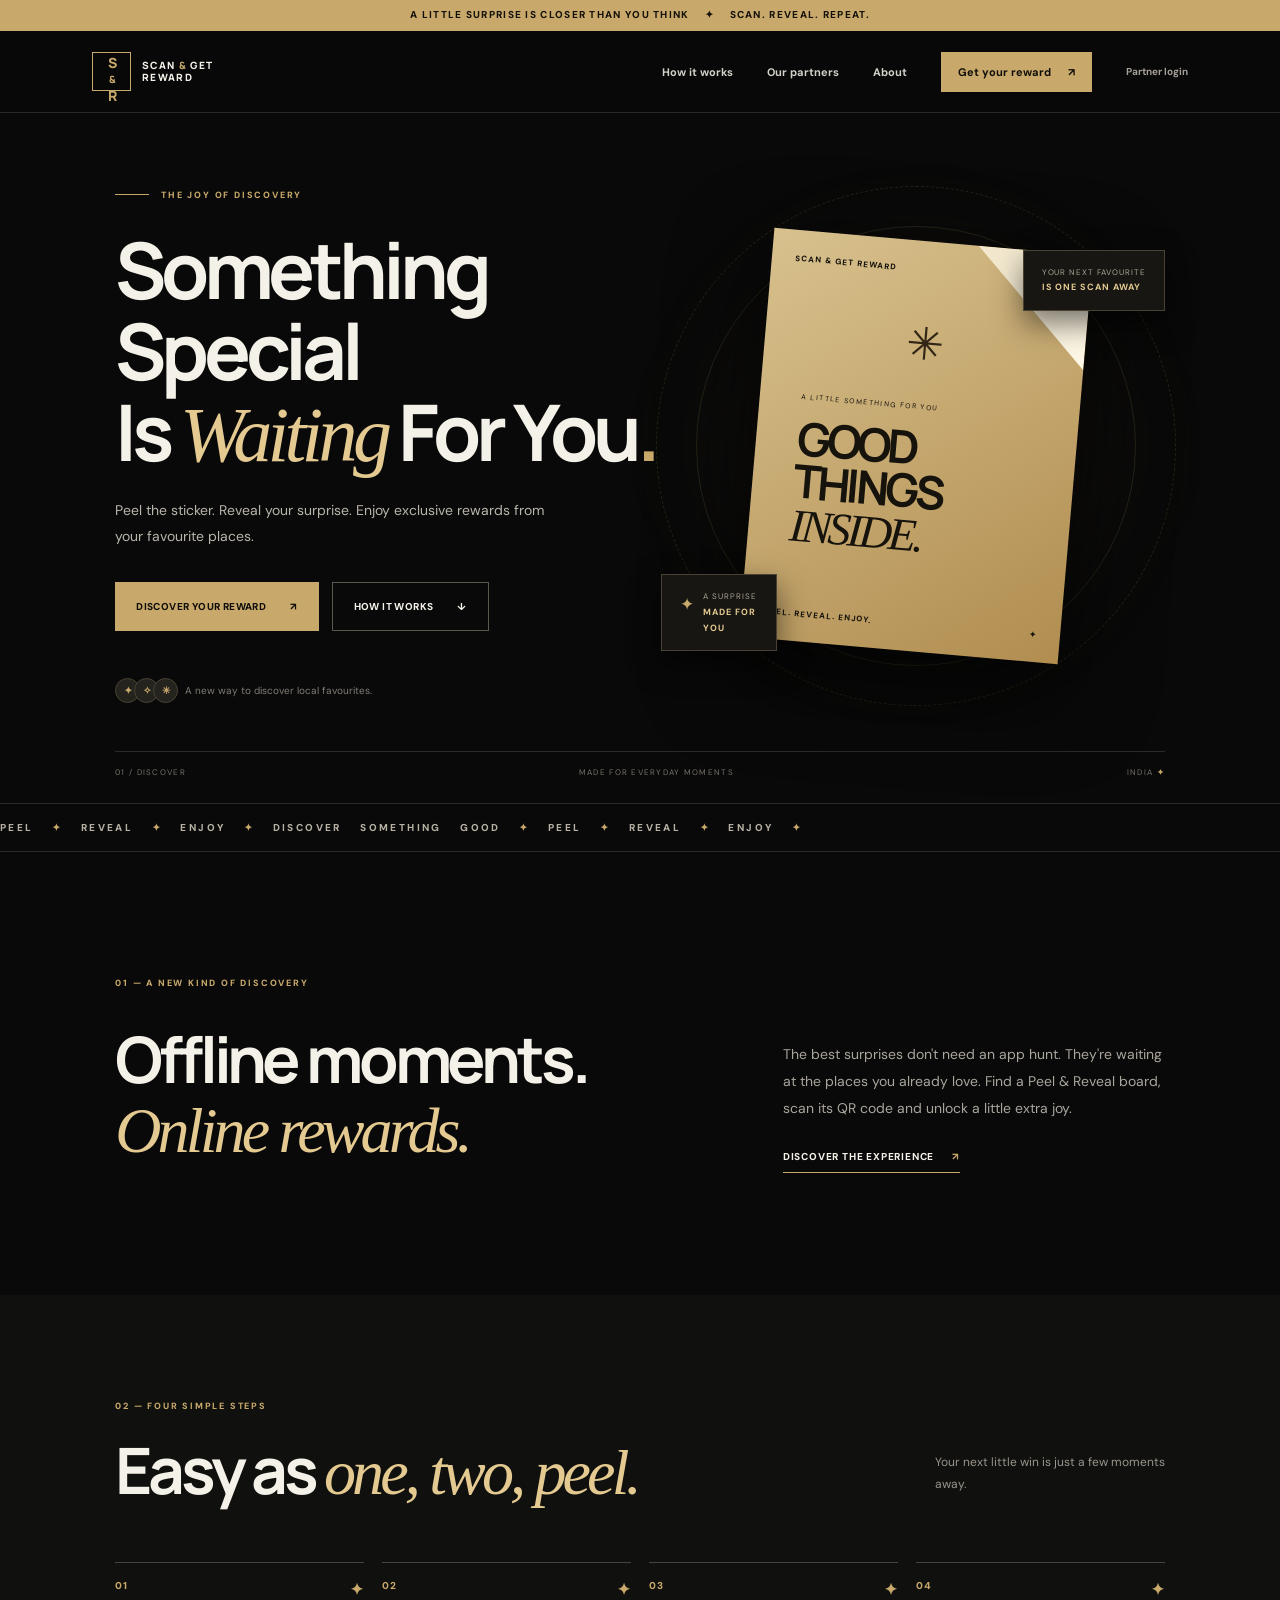
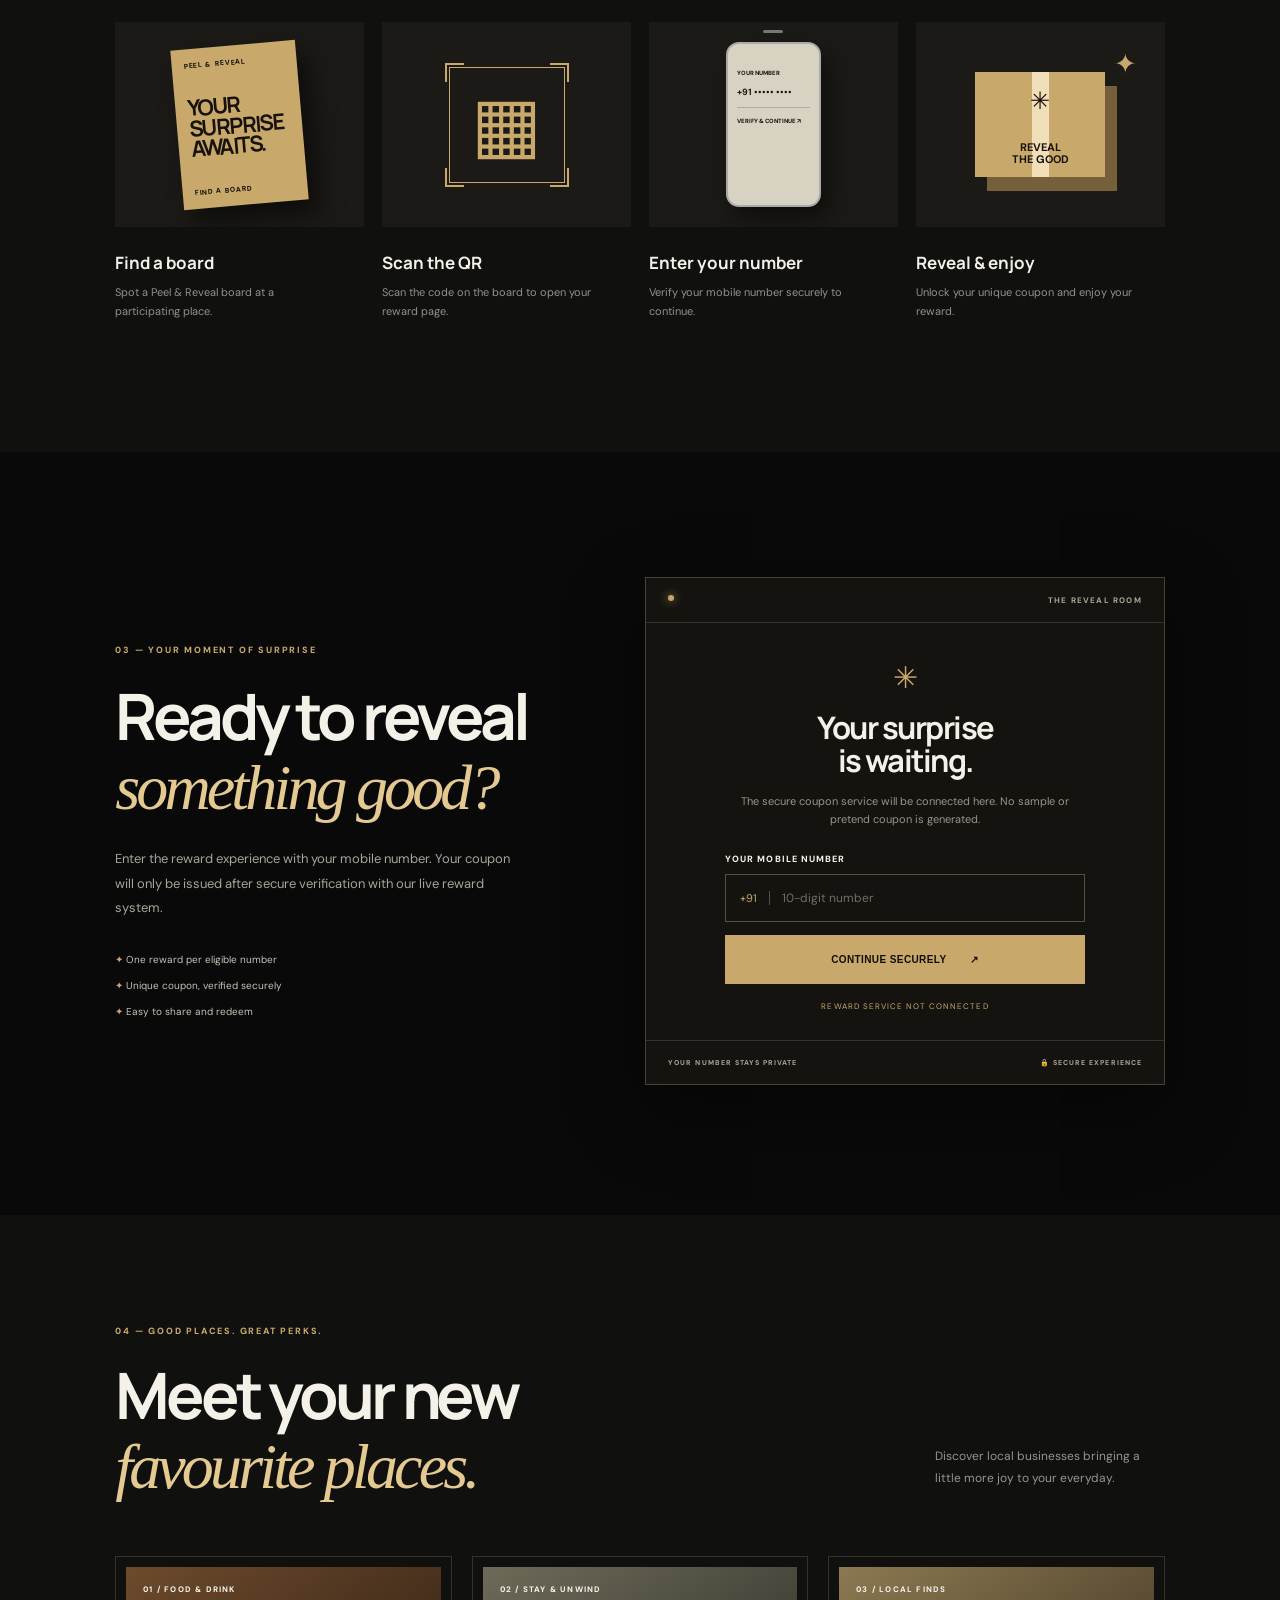
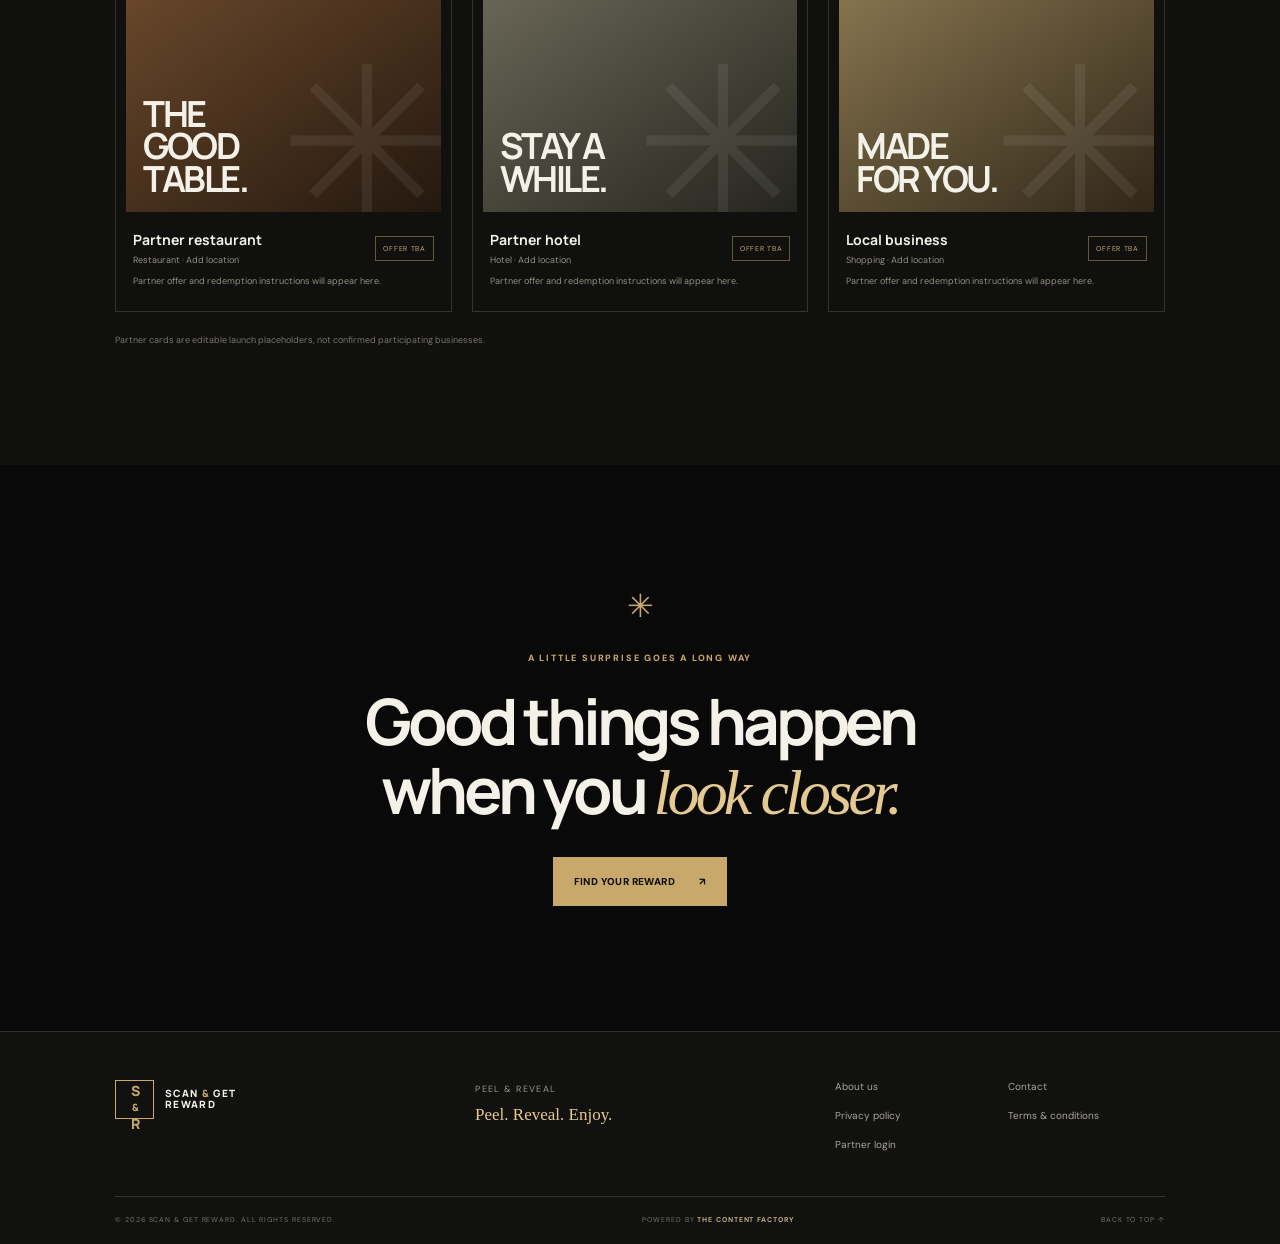
==== index.html @ 9850f766 "Upload SCAN & GET REWARD website" ====
<!doctype html>
<html lang="en">
<head>
  <meta charset="utf-8"><meta name="viewport" content="width=device-width,initial-scale=1">
  <meta name="theme-color" content="#090909"><meta name="description" content="Peel. Reveal. Enjoy. Discover exclusive local rewards from your favourite places with SCAN & GET REWARD.">
  <title>SCAN & GET REWARD — Peel. Reveal. Enjoy.</title>
  <link rel="preconnect" href="https://fonts.googleapis.com"><link rel="preconnect" href="https://fonts.gstatic.com" crossorigin>
  <link href="https://fonts.googleapis.com/css2?family=DM+Sans:wght@400;500;600;700;800&family=Manrope:wght@400;500;600;700;800&display=swap" rel="stylesheet">
  <link rel="stylesheet" href="styles.css">
</head>
<body>
  <div class="announcement">A little surprise is closer than you think <span>✦</span> Scan. Reveal. Repeat.</div>
  <header class="site-header" id="top">
    <a class="brand" href="#top" aria-label="Scan and Get Reward home"><span class="brand-mark">S<span>&</span>R</span><span class="brand-name">SCAN <i>&</i> GET<br>REWARD</span></a>
    <button class="menu-toggle" id="menuToggle" aria-label="Open navigation" aria-expanded="false"><span></span><span></span></button>
    <nav class="main-nav" id="mainNav"><a href="#how">How it works</a><a href="#partners">Our partners</a><a href="#about">About</a><a class="nav-cta" href="#reveal">Get your reward <span>↗</span></a><a class="admin-link" href="admin.html">Partner login</a></nav>
  </header>
  <main>
    <section class="hero section-pad">
      <div class="hero-copy"><div class="eyebrow"><span class="eyebrow-line"></span> THE JOY OF DISCOVERY</div><h1>Something Special<br>Is <em>Waiting</em> For You<span class="gold-dot">.</span></h1><p class="hero-lede">Peel the sticker. Reveal your surprise. Enjoy exclusive rewards from your favourite places.</p><div class="hero-actions"><a class="button button-gold" href="#reveal">Discover your reward <span>↗</span></a><a class="button button-ghost" href="#how">How it works <span>↓</span></a></div><div class="hero-proof"><div class="proof-avatars"><b>✦</b><b>✧</b><b>✳</b></div><span>A new way to discover local favourites.</span></div></div>
      <div class="hero-art" aria-label="Illustration of a peel and reveal reward card"><div class="orbit orbit-one"></div><div class="orbit orbit-two"></div><div class="floating-note note-top">YOUR NEXT FAVOURITE<br><strong>IS ONE SCAN AWAY</strong></div><div class="reward-card"><div class="card-top"><span>SCAN & GET REWARD</span><span>№ 001</span></div><div class="card-star">✳</div><div class="card-middle"><small>A LITTLE SOMETHING FOR YOU</small><strong>GOOD<br>THINGS<br><i>INSIDE.</i></strong></div><div class="peel-corner"><span>PEEL<br>HERE ↗</span></div><div class="card-bottom"><span>PEEL. REVEAL. ENJOY.</span><span>✦</span></div></div><div class="floating-note note-bottom"><span class="tiny-spark">✦</span> A SURPRISE<br><strong>MADE FOR YOU</strong></div><div class="hero-glow"></div></div>
      <div class="hero-bottomline"><span>01 / DISCOVER</span><span>MADE FOR EVERYDAY MOMENTS</span><span>INDIA <b>✦</b></span></div>
    </section>
    <section class="ticker" aria-label="Brand tagline"><div>PEEL <b>✦</b> REVEAL <b>✦</b> ENJOY <b>✦</b> DISCOVER SOMETHING GOOD <b>✦</b> PEEL <b>✦</b> REVEAL <b>✦</b> ENJOY <b>✦</b></div></section>
    <section class="intro section-pad" id="about"><div class="section-index">01 — A NEW KIND OF DISCOVERY</div><div class="intro-grid"><h2>Offline moments.<br><em>Online rewards.</em></h2><div><p class="intro-text">The best surprises don't need an app hunt. They're waiting at the places you already love. Find a Peel & Reveal board, scan its QR code and unlock a little extra joy.</p><a class="text-link" href="#how">Discover the experience <span>↗</span></a></div></div></section>
    <section class="how-section section-pad" id="how"><div class="section-heading"><div><div class="section-index">02 — FOUR SIMPLE STEPS</div><h2>Easy as <em>one, two, peel.</em></h2></div><p>Your next little win is just a few moments away.</p></div><div class="steps-grid"><article class="step"><div class="step-number">01 <span>✦</span></div><div class="step-visual board-visual"><div class="mini-board"><span>PEEL & REVEAL</span><b>YOUR<br>SURPRISE<br>AWAITS.</b><small>FIND A BOARD</small></div></div><h3>Find a board</h3><p>Spot a Peel & Reveal board at a participating place.</p></article><article class="step"><div class="step-number">02 <span>✦</span></div><div class="step-visual scan-visual"><div class="scan-frame"><i></i><i></i><i></i><i></i><div class="qr-pattern">▦</div></div></div><h3>Scan the QR</h3><p>Scan the code on the board to open your reward page.</p></article><article class="step"><div class="step-number">03 <span>✦</span></div><div class="step-visual phone-visual"><div class="mini-phone"><div class="phone-speaker"></div><span>YOUR NUMBER</span><b>+91 ••••• ••••</b><div class="phone-line"></div><small>VERIFY & CONTINUE ↗</small></div></div><h3>Enter your number</h3><p>Verify your mobile number securely to continue.</p></article><article class="step"><div class="step-number">04 <span>✦</span></div><div class="step-visual gift-visual"><div class="gift-box"><span>✳</span><b>REVEAL<br>THE GOOD</b></div><div class="gift-spark">✦</div></div><h3>Reveal & enjoy</h3><p>Unlock your unique coupon and enjoy your reward.</p></article></div></section>
    <section class="reveal-section section-pad" id="reveal"><div class="reveal-copy"><div class="section-index">03 — YOUR MOMENT OF SURPRISE</div><h2>Ready to reveal<br><em>something good?</em></h2><p>Enter the reward experience with your mobile number. Your coupon will only be issued after secure verification with our live reward system.</p><div class="secure-points"><span>✦ One reward per eligible number</span><span>✦ Unique coupon, verified securely</span><span>✦ Easy to share and redeem</span></div></div><div class="reveal-panel"><div class="panel-label"><span class="live-dot"></span> THE REVEAL ROOM</div><div class="reveal-inner"><div class="reveal-icon">✳</div><h3>Your surprise<br>is waiting.</h3><p id="revealMessage">The secure coupon service will be connected here. No sample or pretend coupon is generated.</p><form id="couponForm" class="coupon-form"><label for="mobile">Your mobile number</label><div class="mobile-input"><span>+91</span><input id="mobile" name="mobile" type="tel" inputmode="numeric" autocomplete="tel-national" maxlength="10" placeholder="10-digit number" required></div><button class="button button-gold full" type="submit" id="revealButton">Continue securely <span>↗</span></button></form><div class="api-status" id="apiStatus" role="status" aria-live="polite">REWARD SERVICE NOT CONNECTED</div></div><div class="panel-foot"><span>YOUR NUMBER STAYS PRIVATE</span><span>🔒 SECURE EXPERIENCE</span></div></div></section>
    <section class="partners-section section-pad" id="partners"><div class="section-heading"><div><div class="section-index">04 — GOOD PLACES. GREAT PERKS.</div><h2>Meet your new<br><em>favourite places.</em></h2></div><p>Discover local businesses bringing a little more joy to your everyday.</p></div><div class="partner-grid"><article class="partner-card"><div class="partner-image partner-one"><span>01 / FOOD & DRINK</span><b>THE<br>GOOD<br>TABLE.</b></div><div class="partner-info"><div><h3>Partner restaurant</h3><p>Restaurant · Add location</p></div><span class="offer-tag">OFFER TBA</span></div><p class="partner-note">Partner offer and redemption instructions will appear here.</p></article><article class="partner-card"><div class="partner-image partner-two"><span>02 / STAY & UNWIND</span><b>STAY A<br>WHILE.</b></div><div class="partner-info"><div><h3>Partner hotel</h3><p>Hotel · Add location</p></div><span class="offer-tag">OFFER TBA</span></div><p class="partner-note">Partner offer and redemption instructions will appear here.</p></article><article class="partner-card"><div class="partner-image partner-three"><span>03 / LOCAL FINDS</span><b>MADE<br>FOR YOU.</b></div><div class="partner-info"><div><h3>Local business</h3><p>Shopping · Add location</p></div><span class="offer-tag">OFFER TBA</span></div><p class="partner-note">Partner offer and redemption instructions will appear here.</p></article></div><p class="demo-note">Partner cards are editable launch placeholders, not confirmed participating businesses.</p></section>
    <section class="closing-cta section-pad"><div class="closing-star">✳</div><div class="section-index">A LITTLE SURPRISE GOES A LONG WAY</div><h2>Good things happen<br>when you <em>look closer.</em></h2><a class="button button-gold" href="#reveal">Find your reward <span>↗</span></a></section>
  </main>
  <footer class="site-footer"><div class="footer-main"><a class="brand footer-brand" href="#top"><span class="brand-mark">S<span>&</span>R</span><span class="brand-name">SCAN <i>&</i> GET<br>REWARD</span></a><div class="footer-tagline">PEEL & REVEAL<br><strong>Peel. Reveal. Enjoy.</strong></div><div class="footer-links"><a href="#about">About us</a><a href="contact.html">Contact</a><a href="privacy.html">Privacy policy</a><a href="terms.html">Terms & conditions</a><a href="admin.html">Partner login</a></div></div><div class="footer-bottom"><span>© <span id="year"></span> SCAN & GET REWARD. ALL RIGHTS RESERVED.</span><span>POWERED BY <b>THE CONTENT FACTORY</b></span><a href="#top">BACK TO TOP ↑</a></div></footer>
  <script src="app.js"></script>
</body></html>
---- styles.css ----
:root{--black:#090909;--panel:#111;--white:#f4f1e9;--muted:#a5a197;--gold:#c8a96b;--gold2:#e4ca91;--line:rgba(244,241,233,.14);--sans:'DM Sans',sans-serif;--display:'Manrope',sans-serif}*{box-sizing:border-box}html{scroll-behavior:smooth;scroll-padding-top:90px}body{margin:0;background:var(--black);color:var(--white);font-family:var(--sans);-webkit-font-smoothing:antialiased}a{color:inherit;text-decoration:none}.announcement{height:31px;background:var(--gold);color:#15120b;text-align:center;font-size:10px;font-weight:800;letter-spacing:.13em;text-transform:uppercase;padding:8px}.announcement span{padding:0 12px}.site-header{height:82px;padding:0 7.2%;display:flex;align-items:center;justify-content:space-between;border-bottom:1px solid var(--line);position:sticky;top:0;background:rgba(9,9,9,.93);backdrop-filter:blur(14px);z-index:20}.brand{display:flex;align-items:center;gap:11px}.brand-mark{width:39px;height:39px;border:1px solid var(--gold);display:grid;place-items:center;font-family:var(--display);font-size:14px;font-weight:800;color:var(--gold);letter-spacing:-2px}.brand-mark span{font-size:10px;padding:0 1px}.brand-name{font-family:var(--display);font-size:10px;font-weight:800;line-height:1.18;letter-spacing:.13em}.brand-name i{color:var(--gold);font-style:normal}.main-nav{display:flex;align-items:center;gap:34px;font-size:11px;font-weight:700;color:#d3d0c9}.main-nav>a:not(.nav-cta):hover,.footer-links a:hover{color:var(--gold)}.nav-cta{background:var(--gold);color:#100e09;padding:13px 17px}.nav-cta span{margin-left:14px}.admin-link{font-size:10px;color:var(--muted)}.menu-toggle{display:none}.section-pad{padding-left:9%;padding-right:9%}.hero{min-height:690px;position:relative;display:grid;grid-template-columns:1.05fr .95fr;align-items:center;padding-top:64px;padding-bottom:88px;overflow:hidden}.eyebrow,.section-index{font-size:9px;letter-spacing:.2em;font-weight:800;color:var(--gold);text-transform:uppercase}.eyebrow{display:flex;align-items:center;gap:12px}.eyebrow-line{height:1px;width:34px;background:var(--gold)}h1,h2,h3,p{margin-top:0}h1,h2{font-family:var(--display);font-weight:700;letter-spacing:-.065em}h1{font-size:clamp(48px,6.1vw,83px);line-height:1.04;margin:28px 0 23px}h1 em,h2 em{font-family:Georgia,serif;font-weight:400;color:var(--gold2);letter-spacing:-.06em}.gold-dot{color:var(--gold)}.hero-lede{max-width:440px;color:#b9b5ab;font-size:14px;line-height:1.85}.hero-actions{display:flex;gap:13px;margin-top:32px}.button{min-height:49px;padding:0 21px;display:inline-flex;align-items:center;justify-content:center;gap:24px;font-size:10px;font-weight:800;letter-spacing:.04em;text-transform:uppercase;transition:.25s}.button:hover{transform:translateY(-3px)}.button-gold{background:var(--gold);color:#100e09}.button-gold:hover{background:var(--gold2)}.button-ghost{border:1px solid #5a574f;color:var(--white)}.button-ghost:hover{border-color:var(--gold);color:var(--gold)}.hero-proof{display:flex;align-items:center;gap:13px;margin-top:47px;color:#827e75;font-size:10px}.proof-avatars{display:flex}.proof-avatars b{width:25px;height:25px;border-radius:50%;display:grid;place-items:center;background:#25231e;border:1px solid #494233;color:var(--gold);margin-right:-6px}.hero-art{height:500px;position:relative;display:grid;place-items:center}.reward-card{width:min(320px,75%);height:410px;background:linear-gradient(145deg,#d8c18e,#b18d50);color:#16130d;padding:23px;position:relative;z-index:2;box-shadow:0 30px 90px #000b;transform:rotate(5deg);animation:float 6s ease-in-out infinite}.card-top,.card-bottom{display:flex;justify-content:space-between;font-size:8px;font-weight:800;letter-spacing:.13em}.card-star{font-size:45px;text-align:center;margin-top:40px;color:#322716}.card-middle{margin:20px 0 0 18px}.card-middle small{font-size:7px;letter-spacing:.2em}.card-middle strong{display:block;font-family:var(--display);font-size:46px;line-height:.94;letter-spacing:-.08em;margin-top:12px}.card-middle i{font-family:Georgia,serif;font-weight:400}.peel-corner{position:absolute;right:0;top:0;width:115px;height:115px;background:linear-gradient(135deg,#f2e7cb,#fff8e8);clip-path:polygon(0 0,100% 0,100% 100%);filter:drop-shadow(-5px 5px 7px #0005)}.peel-corner span{position:absolute;right:10px;top:12px;font-size:8px;font-weight:800;line-height:1.5;transform:rotate(45deg);color:#75603b}.card-bottom{position:absolute;bottom:23px;left:23px;right:23px}.orbit{position:absolute;border:1px solid #b89a5c2b;border-radius:50%;width:440px;height:440px}.orbit-two{width:520px;height:520px;border-style:dashed}.floating-note{position:absolute;z-index:3;background:#171612;border:1px solid #494233;padding:14px 18px;font-size:8px;letter-spacing:.12em;line-height:1.8;color:#aaa394;box-shadow:0 12px 30px #0008}.floating-note strong{color:var(--gold2);font-size:9px}.note-top{top:54px;right:0}.note-bottom{bottom:45px;left:-5px}.tiny-spark{color:var(--gold);font-size:17px;float:left;margin-right:8px}.hero-glow{position:absolute;width:330px;height:330px;border-radius:50%;background:#c8a96b12;filter:blur(70px)}.hero-bottomline{position:absolute;bottom:26px;left:9%;right:9%;border-top:1px solid var(--line);padding-top:15px;display:flex;justify-content:space-between;font-size:8px;letter-spacing:.16em;color:#77736a}.hero-bottomline b{color:var(--gold)}@keyframes float{0%,100%{transform:translateY(0) rotate(5deg)}50%{transform:translateY(-13px) rotate(2deg)}}.ticker{overflow:hidden;border-top:1px solid var(--line);border-bottom:1px solid var(--line);padding:17px 0;white-space:nowrap;color:#b7b1a4;font-size:10px;font-weight:800;letter-spacing:.24em}.ticker div{word-spacing:14px;animation:marquee 28s linear infinite}.ticker b{color:var(--gold)}@keyframes marquee{to{transform:translateX(-25%)}}.intro{padding-top:125px;padding-bottom:130px}.intro-grid{display:grid;grid-template-columns:1.2fr .8fr;gap:9%;align-items:end;margin-top:35px}.intro h2,.section-heading h2,.reveal-copy h2,.closing-cta h2{font-size:clamp(42px,5vw,66px);line-height:1.08;margin:0}.intro-text{font-size:14px;line-height:1.9;color:#aaa69d;margin-bottom:23px}.text-link{font-size:10px;font-weight:800;text-transform:uppercase;letter-spacing:.08em;border-bottom:1px solid var(--gold);padding-bottom:9px}.text-link span{color:var(--gold);margin-left:15px}.how-section{background:#10100e;padding-top:105px;padding-bottom:120px}.section-heading{display:flex;align-items:end;justify-content:space-between;gap:30px;margin-bottom:55px}.section-heading h2{margin-top:23px}.section-heading>p{max-width:230px;color:#99958c;font-size:12px;line-height:1.8}.steps-grid{display:grid;grid-template-columns:repeat(4,1fr);gap:18px}.step{border-top:1px solid #49443a;padding-top:16px}.step-number{font-size:10px;letter-spacing:.12em;color:var(--gold);font-weight:800;display:flex;justify-content:space-between}.step-number span{font-size:16px}.step-visual{height:205px;margin:22px 0 24px;display:grid;place-items:center;overflow:hidden;position:relative;background:#1b1a16}.mini-board{width:125px;height:160px;background:var(--gold);color:#17130c;padding:12px;display:flex;flex-direction:column;justify-content:space-between;transform:rotate(-5deg);box-shadow:10px 14px 24px #0008}.mini-board span,.mini-board small{font-size:7px;font-weight:800;letter-spacing:.1em}.mini-board b{font-family:var(--display);font-size:22px;line-height:.95;letter-spacing:-.07em}.scan-frame{height:116px;width:116px;border:1px solid var(--gold);display:grid;place-items:center;position:relative;color:var(--gold)}.scan-frame i{position:absolute;width:19px;height:19px;border-color:var(--gold);border-style:solid}.scan-frame i:nth-child(1){top:-5px;left:-5px;border-width:2px 0 0 2px}.scan-frame i:nth-child(2){top:-5px;right:-5px;border-width:2px 2px 0 0}.scan-frame i:nth-child(3){bottom:-5px;left:-5px;border-width:0 0 2px 2px}.scan-frame i:nth-child(4){bottom:-5px;right:-5px;border-width:0 2px 2px 0}.qr-pattern{font-size:75px}.mini-phone{height:165px;width:95px;border:2px solid #aaa;border-radius:13px;padding:25px 9px 10px;background:#d8d2c3;color:#18150f;display:flex;flex-direction:column;gap:9px;box-shadow:8px 12px 22px #0007}.phone-speaker{position:absolute;top:8px;left:calc(50% - 10px);width:20px;height:3px;border-radius:3px;background:#777}.mini-phone span,.mini-phone small{font-size:6px;font-weight:800}.mini-phone b{font-size:9px}.phone-line{height:1px;background:#aaa}.gift-box{width:130px;height:105px;background:var(--gold);color:#18130b;display:grid;place-items:center;text-align:center;position:relative;box-shadow:12px 14px 0 #75603b}.gift-box:before{content:"";position:absolute;left:57px;top:0;width:17px;height:100%;background:#f0dfb9}.gift-box span{font-size:24px;z-index:1}.gift-box b{font-size:11px;line-height:1.1;z-index:1}.gift-spark{position:absolute;top:24px;right:28px;color:var(--gold);font-size:27px}.step h3{font-family:var(--display);font-size:17px;margin-bottom:9px}.step p{font-size:11px;line-height:1.7;color:#969188;max-width:220px}.reveal-section{padding-top:125px;padding-bottom:130px;display:grid;grid-template-columns:.9fr 1.1fr;gap:10%;align-items:center}.reveal-copy h2{margin:25px 0}.reveal-copy>p{color:#a9a49a;font-size:13px;line-height:1.9;max-width:400px}.secure-points{display:grid;gap:13px;margin-top:32px;color:#c8c2b6;font-size:10px}.secure-points span:first-letter{color:var(--gold)}.reveal-panel{background:#14130f;border:1px solid #494233;box-shadow:0 25px 70px #0006}.panel-label,.panel-foot{padding:17px 22px;display:flex;justify-content:space-between;font-size:8px;letter-spacing:.15em;font-weight:800;color:#aaa394;border-bottom:1px solid var(--line)}.live-dot{display:inline-block;width:6px;height:6px;border-radius:50%;background:#c6a76a;margin-right:7px;box-shadow:0 0 10px #c6a76a}.reveal-inner{padding:35px 10% 29px;text-align:center}.reveal-icon{font-size:30px;color:var(--gold)}.reveal-inner h3{font-family:var(--display);font-size:31px;line-height:1.08;letter-spacing:-.05em;margin:14px 0}.reveal-inner>p{color:#99958b;font-size:11px;line-height:1.7;max-width:330px;margin:0 auto 24px}.coupon-form{text-align:left;max-width:360px;margin:auto}.coupon-form label{display:block;font-size:9px;font-weight:800;letter-spacing:.12em;text-transform:uppercase;margin-bottom:9px}.mobile-input{height:48px;border:1px solid #555044;display:flex;align-items:center;padding:0 14px;margin-bottom:13px}.mobile-input span{font-size:11px;color:var(--gold);padding-right:12px;border-right:1px solid #555044}.mobile-input input{width:100%;background:none;border:0;outline:0;color:white;padding:10px 12px;font:12px var(--sans)}.mobile-input input::placeholder{color:#716d64}.full{width:100%;border:0;cursor:pointer}.api-status{font-size:8px;letter-spacing:.13em;color:#c7a86b;margin-top:17px;text-align:center}.panel-foot{border-top:1px solid var(--line);border-bottom:0;font-size:7px}.partners-section{background:#10100e;padding-top:110px;padding-bottom:110px}.partner-grid{display:grid;grid-template-columns:repeat(3,1fr);gap:20px}.partner-card{border:1px solid #353229;padding:10px}.partner-image{height:245px;padding:17px;display:flex;flex-direction:column;justify-content:space-between;position:relative;overflow:hidden}.partner-image:after{content:"✳";position:absolute;right:-14px;bottom:-70px;font-size:210px;color:#ffffff12}.partner-image span{font-size:8px;letter-spacing:.15em;font-weight:800;z-index:1}.partner-image b{font-family:var(--display);font-size:36px;line-height:.9;letter-spacing:-.07em;z-index:1}.partner-one{background:linear-gradient(145deg,#6d4a2c,#24180f)}.partner-two{background:linear-gradient(145deg,#6d6a59,#25251f)}.partner-three{background:linear-gradient(145deg,#8c7952,#302719)}.partner-info{display:flex;align-items:center;justify-content:space-between;padding:18px 7px 8px;gap:8px}.partner-info h3{font-family:var(--display);font-size:14px;margin:0 0 5px}.partner-info p,.partner-note{font-size:9px;color:#938e83;margin:0}.offer-tag{font-size:7px;letter-spacing:.1em;color:var(--gold);border:1px solid #675738;padding:7px}.partner-note{padding:0 7px 12px;line-height:1.6}.demo-note{font-size:9px;color:#79746b;margin-top:22px}.closing-cta{text-align:center;padding-top:120px;padding-bottom:125px;display:flex;flex-direction:column;align-items:center}.closing-star{font-size:32px;color:var(--gold);margin-bottom:25px}.closing-cta h2{margin:22px 0 30px}.site-footer{background:#11110f;border-top:1px solid var(--line);padding:48px 9% 20px}.footer-main{display:grid;grid-template-columns:1fr 1fr 1fr;align-items:start;gap:30px;padding-bottom:45px}.footer-tagline{font-size:9px;letter-spacing:.16em;color:#9d978a;line-height:2}.footer-tagline strong{font-family:Georgia,serif;font-size:17px;font-weight:400;letter-spacing:0;color:var(--gold2)}.footer-links{display:grid;grid-template-columns:1fr 1fr;gap:16px;font-size:10px;color:#aaa59b}.footer-bottom{border-top:1px solid var(--line);padding-top:18px;display:flex;justify-content:space-between;gap:15px;font-size:7px;letter-spacing:.13em;color:#77736a}.footer-bottom b{color:#c2ad7e}.hidden{display:none!important}
@media(max-width:900px){.site-header{padding:0 5%}.main-nav{gap:18px}.section-pad{padding-left:6%;padding-right:6%}.hero{padding-left:6%;padding-right:6%;grid-template-columns:1fr 1fr}.hero-bottomline{left:6%;right:6%}.hero-art{transform:scale(.9)}.steps-grid{grid-template-columns:repeat(2,1fr);row-gap:35px}.reveal-section{gap:6%}.partner-image{height:200px}.footer-bottom{flex-wrap:wrap}}
@media(max-width:650px){.announcement{font-size:8px}.site-header{height:70px}.menu-toggle{display:flex;flex-direction:column;gap:6px;background:none;border:0;padding:10px}.menu-toggle span{height:1px;width:24px;background:var(--white)}.main-nav{display:none;position:absolute;top:69px;left:0;right:0;background:#11110f;padding:24px 6%;border-bottom:1px solid var(--line);flex-direction:column;align-items:stretch;gap:20px}.main-nav.open{display:flex}.nav-cta{text-align:center}.hero{display:flex;flex-direction:column;align-items:stretch;padding-top:66px;padding-bottom:80px;min-height:auto}.hero h1{font-size:clamp(47px,12vw,67px)}.hero-lede{font-size:13px}.hero-actions{flex-wrap:wrap}.button{min-height:47px;padding:0 15px;gap:15px}.hero-art{height:420px;margin-top:20px;transform:none}.reward-card{height:350px;width:260px}.card-star{margin-top:25px}.card-middle strong{font-size:40px}.orbit{width:330px;height:330px}.orbit-two{width:390px;height:390px}.note-top{right:0;top:35px}.note-bottom{left:0;bottom:25px}.hero-bottomline{left:6%;right:6%;font-size:6px}.intro{padding-top:85px;padding-bottom:90px}.intro-grid{grid-template-columns:1fr;gap:25px}.intro h2,.section-heading h2,.reveal-copy h2,.closing-cta h2{font-size:43px}.how-section,.partners-section{padding-top:80px;padding-bottom:85px}.section-heading{display:block;margin-bottom:37px}.section-heading>p{margin-top:18px}.steps-grid{gap:30px 13px}.step-visual{height:170px}.step h3{font-size:15px}.step p{font-size:10px}.reveal-section{padding-top:85px;padding-bottom:90px;grid-template-columns:1fr;gap:38px}.reveal-copy h2{margin:20px 0}.reveal-inner{padding:30px 7% 25px}.partner-grid{grid-template-columns:1fr;gap:16px}.partner-image{height:235px}.closing-cta{padding-top:85px;padding-bottom:90px}.site-footer{padding:38px 6% 18px}.footer-main{grid-template-columns:1fr 1fr;gap:30px 15px}.footer-links{grid-column:1/-1}.footer-bottom{font-size:6px;line-height:1.7}.footer-bottom span:nth-child(2){order:3;width:100%}}
@media(prefers-reduced-motion:reduce){*,*:before,*:after{scroll-behavior:auto!important;animation:none!important;transition:none!important}}
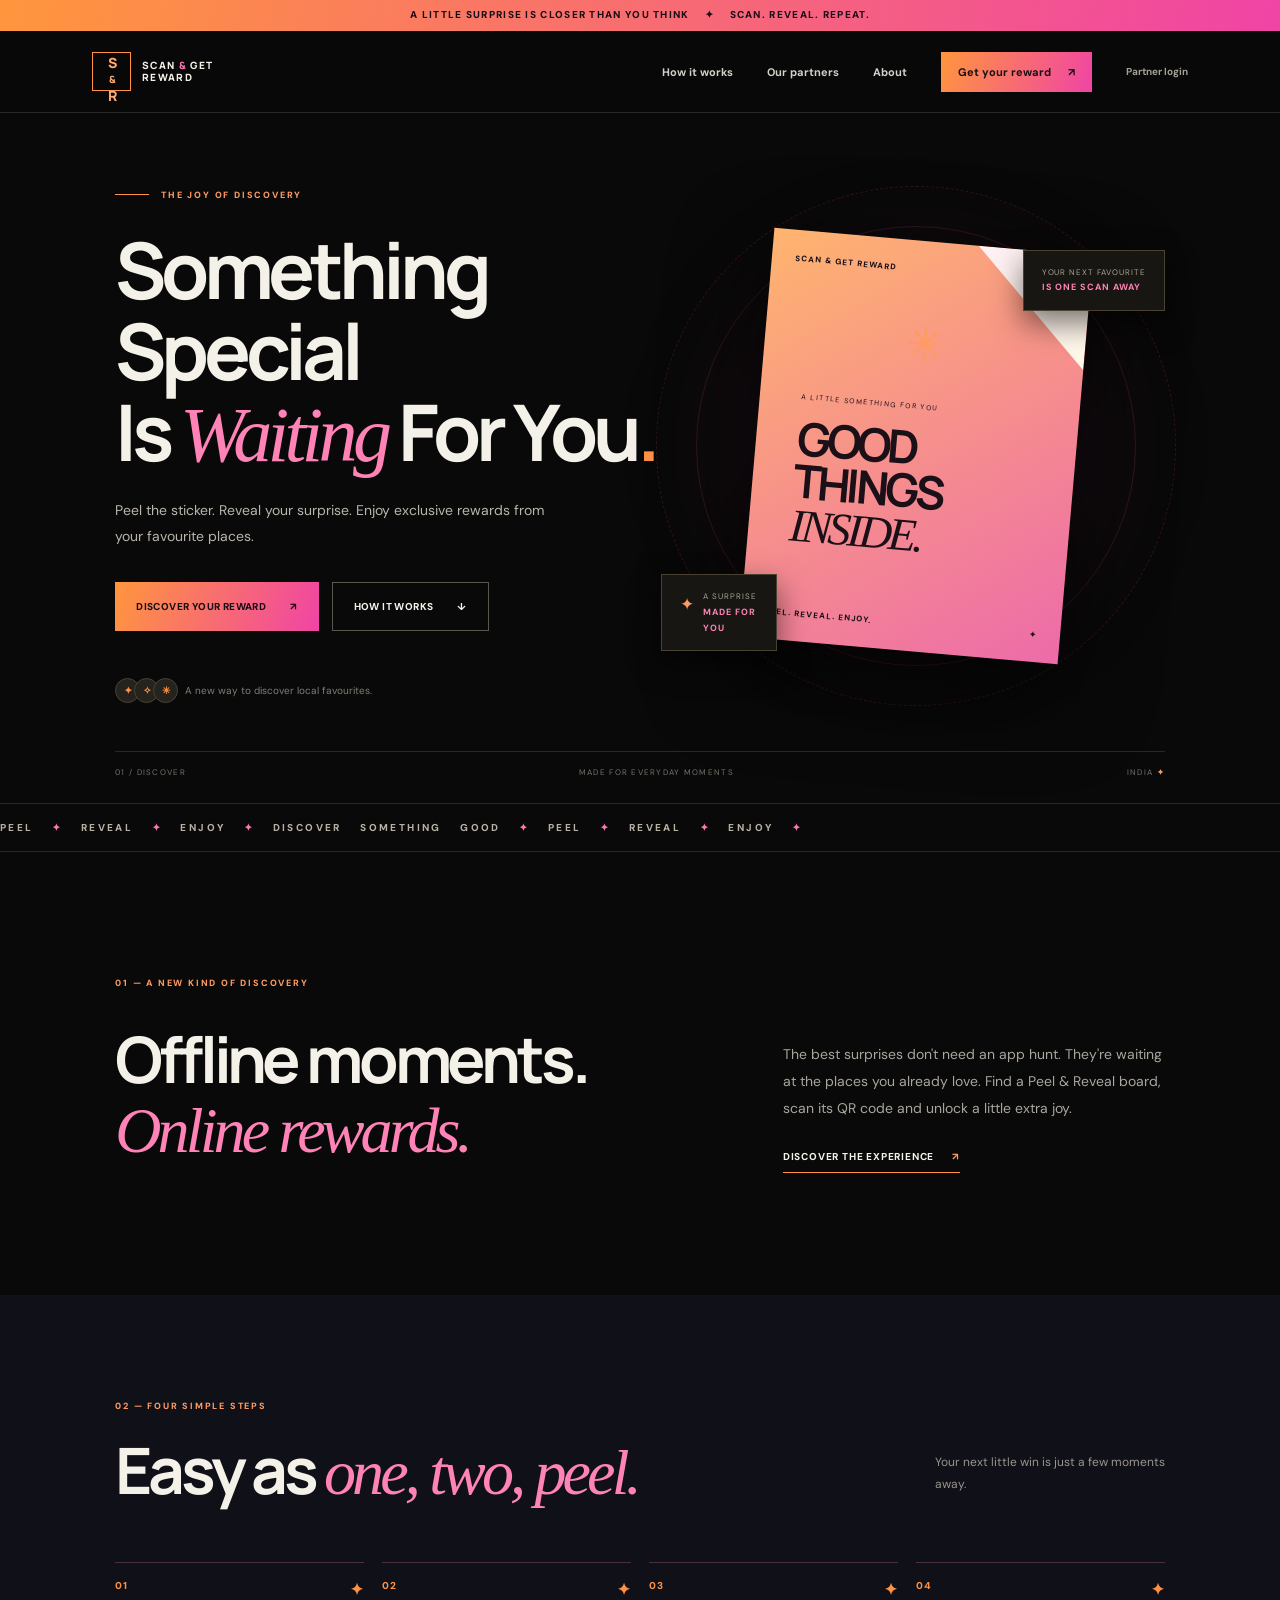
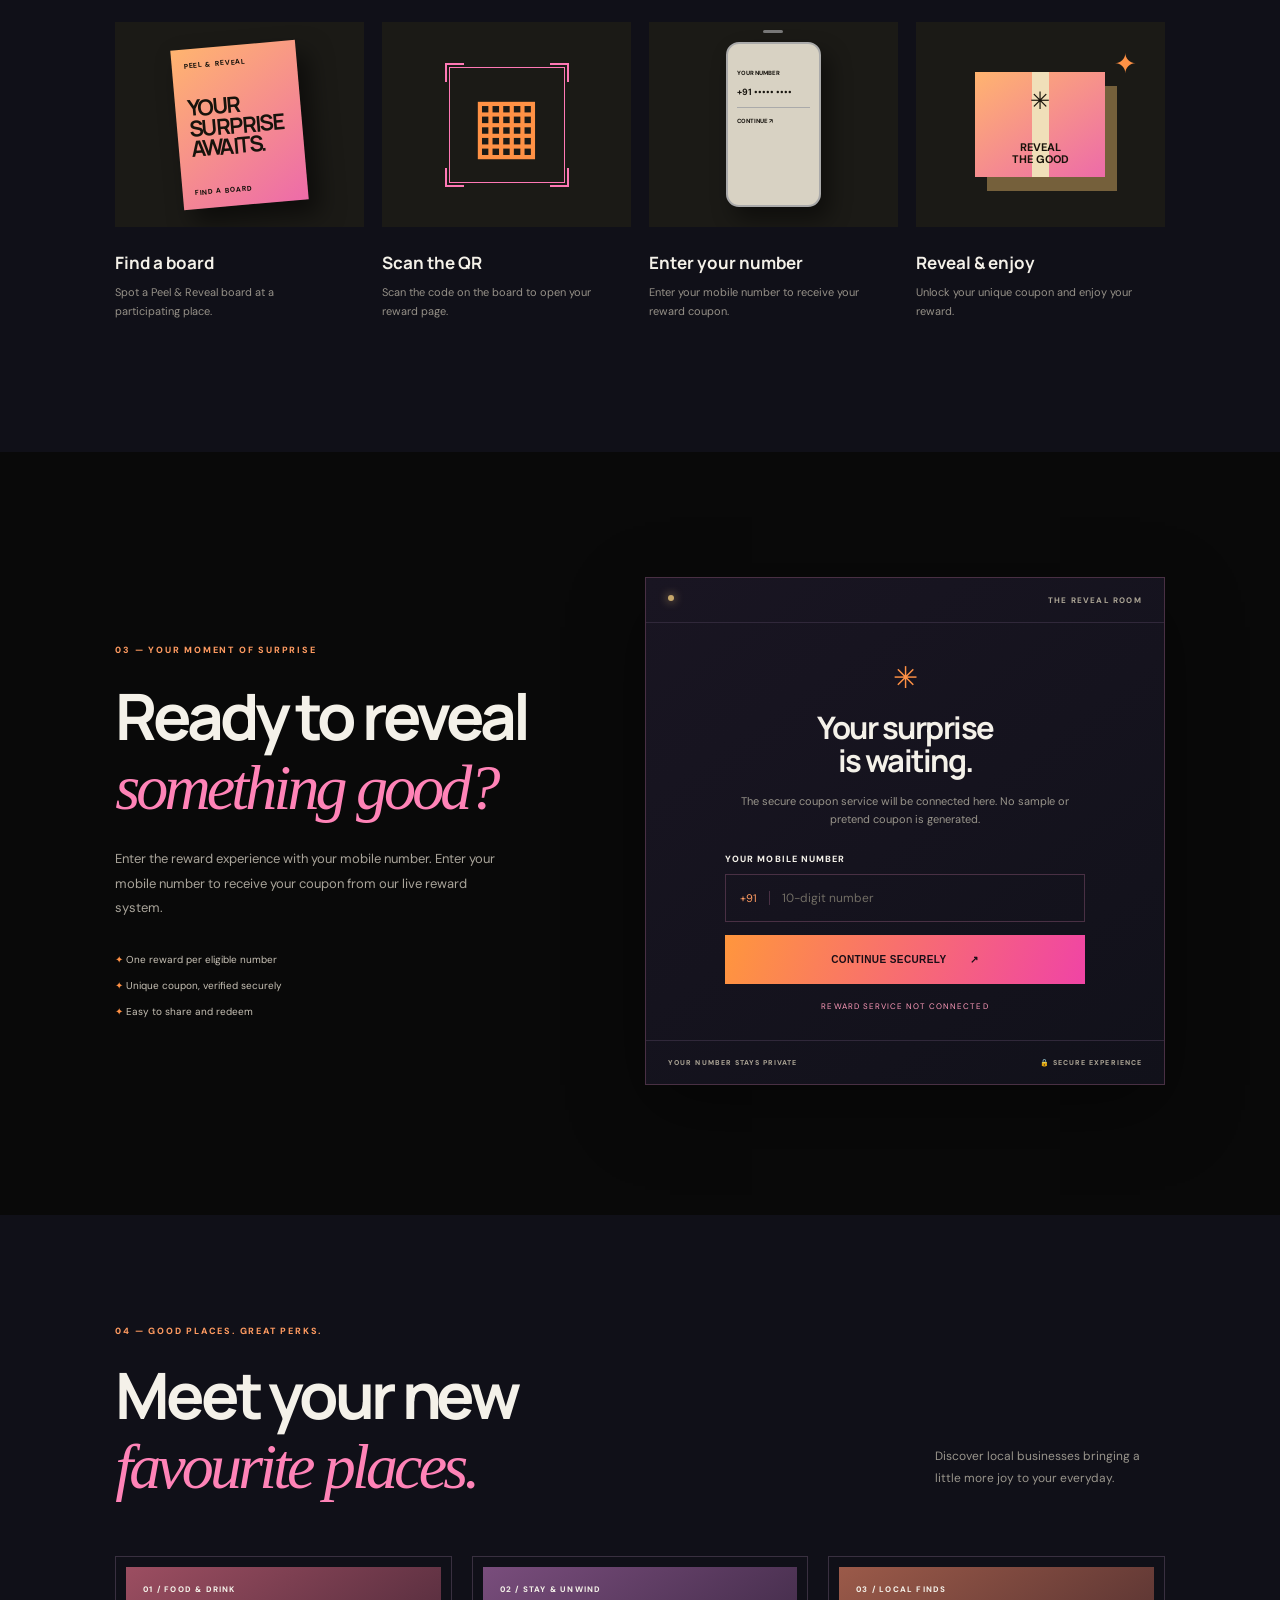
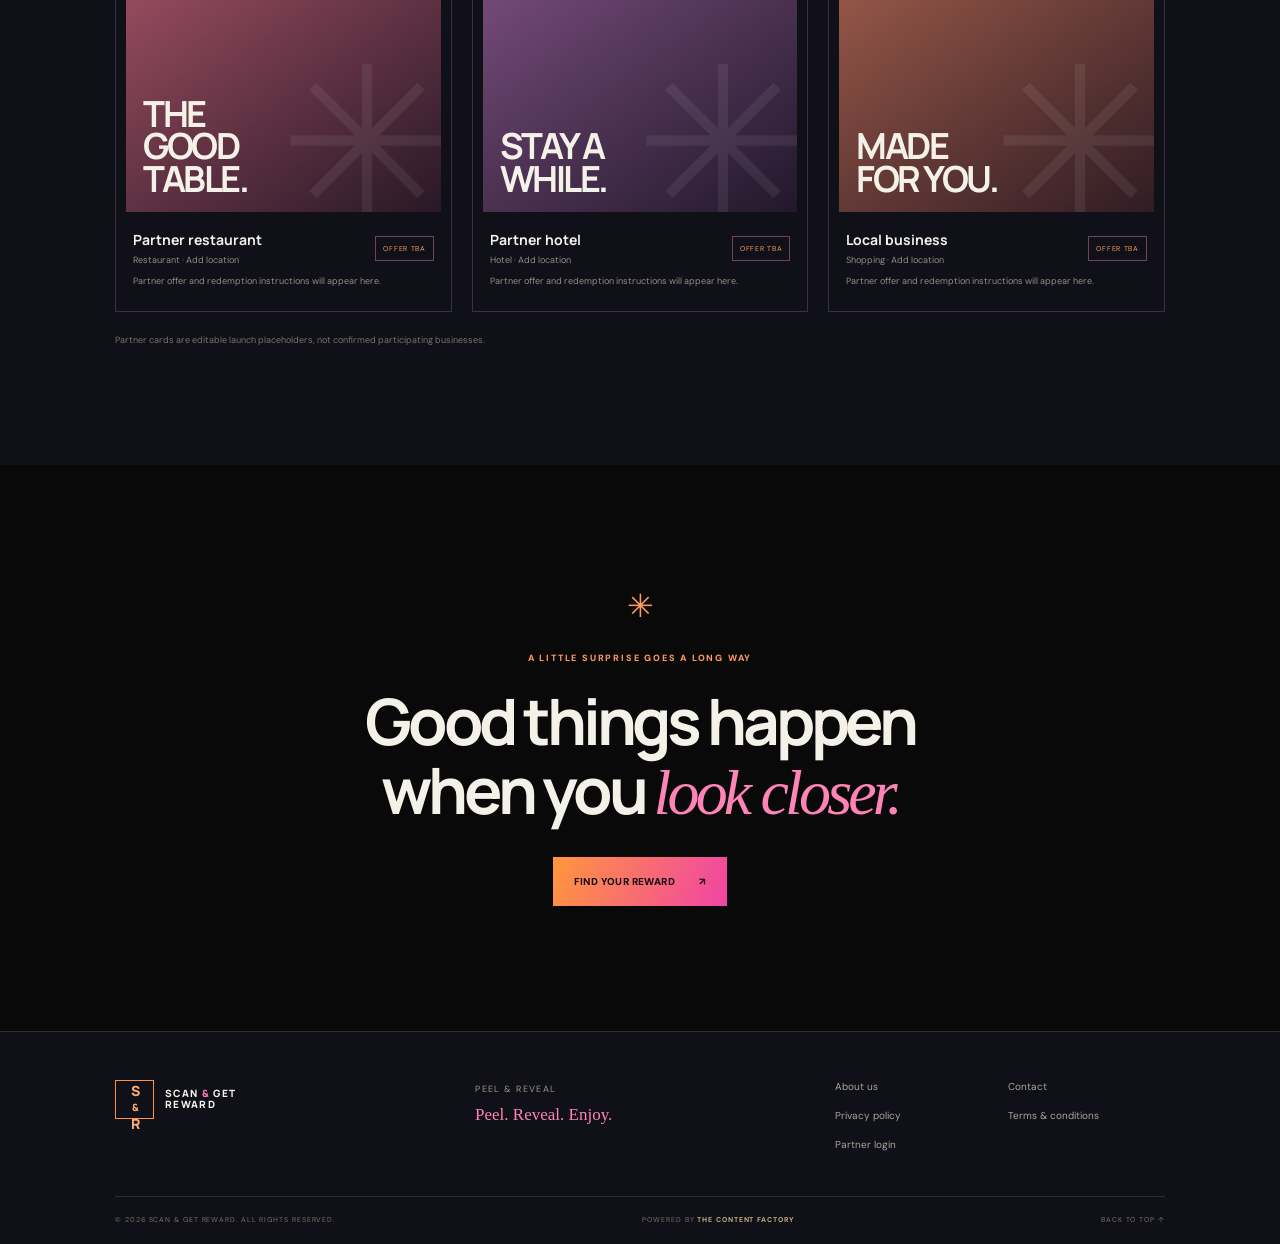
==== commit a368588f: "Update customer page verification text" ====
--- a/index.html
+++ b/index.html
@@ -23,8 +23,8 @@
     </section>
     <section class="ticker" aria-label="Brand tagline"><div>PEEL <b>✦</b> REVEAL <b>✦</b> ENJOY <b>✦</b> DISCOVER SOMETHING GOOD <b>✦</b> PEEL <b>✦</b> REVEAL <b>✦</b> ENJOY <b>✦</b></div></section>
     <section class="intro section-pad" id="about"><div class="section-index">01 — A NEW KIND OF DISCOVERY</div><div class="intro-grid"><h2>Offline moments.<br><em>Online rewards.</em></h2><div><p class="intro-text">The best surprises don't need an app hunt. They're waiting at the places you already love. Find a Peel & Reveal board, scan its QR code and unlock a little extra joy.</p><a class="text-link" href="#how">Discover the experience <span>↗</span></a></div></div></section>
-    <section class="how-section section-pad" id="how"><div class="section-heading"><div><div class="section-index">02 — FOUR SIMPLE STEPS</div><h2>Easy as <em>one, two, peel.</em></h2></div><p>Your next little win is just a few moments away.</p></div><div class="steps-grid"><article class="step"><div class="step-number">01 <span>✦</span></div><div class="step-visual board-visual"><div class="mini-board"><span>PEEL & REVEAL</span><b>YOUR<br>SURPRISE<br>AWAITS.</b><small>FIND A BOARD</small></div></div><h3>Find a board</h3><p>Spot a Peel & Reveal board at a participating place.</p></article><article class="step"><div class="step-number">02 <span>✦</span></div><div class="step-visual scan-visual"><div class="scan-frame"><i></i><i></i><i></i><i></i><div class="qr-pattern">▦</div></div></div><h3>Scan the QR</h3><p>Scan the code on the board to open your reward page.</p></article><article class="step"><div class="step-number">03 <span>✦</span></div><div class="step-visual phone-visual"><div class="mini-phone"><div class="phone-speaker"></div><span>YOUR NUMBER</span><b>+91 ••••• ••••</b><div class="phone-line"></div><small>VERIFY & CONTINUE ↗</small></div></div><h3>Enter your number</h3><p>Verify your mobile number securely to continue.</p></article><article class="step"><div class="step-number">04 <span>✦</span></div><div class="step-visual gift-visual"><div class="gift-box"><span>✳</span><b>REVEAL<br>THE GOOD</b></div><div class="gift-spark">✦</div></div><h3>Reveal & enjoy</h3><p>Unlock your unique coupon and enjoy your reward.</p></article></div></section>
-    <section class="reveal-section section-pad" id="reveal"><div class="reveal-copy"><div class="section-index">03 — YOUR MOMENT OF SURPRISE</div><h2>Ready to reveal<br><em>something good?</em></h2><p>Enter the reward experience with your mobile number. Your coupon will only be issued after secure verification with our live reward system.</p><div class="secure-points"><span>✦ One reward per eligible number</span><span>✦ Unique coupon, verified securely</span><span>✦ Easy to share and redeem</span></div></div><div class="reveal-panel"><div class="panel-label"><span class="live-dot"></span> THE REVEAL ROOM</div><div class="reveal-inner"><div class="reveal-icon">✳</div><h3>Your surprise<br>is waiting.</h3><p id="revealMessage">The secure coupon service will be connected here. No sample or pretend coupon is generated.</p><form id="couponForm" class="coupon-form"><label for="mobile">Your mobile number</label><div class="mobile-input"><span>+91</span><input id="mobile" name="mobile" type="tel" inputmode="numeric" autocomplete="tel-national" maxlength="10" placeholder="10-digit number" required></div><button class="button button-gold full" type="submit" id="revealButton">Continue securely <span>↗</span></button></form><div class="api-status" id="apiStatus" role="status" aria-live="polite">REWARD SERVICE NOT CONNECTED</div></div><div class="panel-foot"><span>YOUR NUMBER STAYS PRIVATE</span><span>🔒 SECURE EXPERIENCE</span></div></div></section>
+    <section class="how-section section-pad" id="how"><div class="section-heading"><div><div class="section-index">02 — FOUR SIMPLE STEPS</div><h2>Easy as <em>one, two, peel.</em></h2></div><p>Your next little win is just a few moments away.</p></div><div class="steps-grid"><article class="step"><div class="step-number">01 <span>✦</span></div><div class="step-visual board-visual"><div class="mini-board"><span>PEEL & REVEAL</span><b>YOUR<br>SURPRISE<br>AWAITS.</b><small>FIND A BOARD</small></div></div><h3>Find a board</h3><p>Spot a Peel & Reveal board at a participating place.</p></article><article class="step"><div class="step-number">02 <span>✦</span></div><div class="step-visual scan-visual"><div class="scan-frame"><i></i><i></i><i></i><i></i><div class="qr-pattern">▦</div></div></div><h3>Scan the QR</h3><p>Scan the code on the board to open your reward page.</p></article><article class="step"><div class="step-number">03 <span>✦</span></div><div class="step-visual phone-visual"><div class="mini-phone"><div class="phone-speaker"></div><span>YOUR NUMBER</span><b>+91 ••••• ••••</b><div class="phone-line"></div><small>CONTINUE ↗</small></div></div><h3>Enter your number</h3><p>Enter your mobile number to receive your reward coupon.</p></article><article class="step"><div class="step-number">04 <span>✦</span></div><div class="step-visual gift-visual"><div class="gift-box"><span>✳</span><b>REVEAL<br>THE GOOD</b></div><div class="gift-spark">✦</div></div><h3>Reveal & enjoy</h3><p>Unlock your unique coupon and enjoy your reward.</p></article></div></section>
+    <section class="reveal-section section-pad" id="reveal"><div class="reveal-copy"><div class="section-index">03 — YOUR MOMENT OF SURPRISE</div><h2>Ready to reveal<br><em>something good?</em></h2><p>Enter the reward experience with your mobile number. Enter your mobile number to receive your coupon from our live reward system.</p><div class="secure-points"><span>✦ One reward per eligible number</span><span>✦ Unique coupon, verified securely</span><span>✦ Easy to share and redeem</span></div></div><div class="reveal-panel"><div class="panel-label"><span class="live-dot"></span> THE REVEAL ROOM</div><div class="reveal-inner"><div class="reveal-icon">✳</div><h3>Your surprise<br>is waiting.</h3><p id="revealMessage">The secure coupon service will be connected here. No sample or pretend coupon is generated.</p><form id="couponForm" class="coupon-form"><label for="mobile">Your mobile number</label><div class="mobile-input"><span>+91</span><input id="mobile" name="mobile" type="tel" inputmode="numeric" autocomplete="tel-national" maxlength="10" placeholder="10-digit number" required></div><button class="button button-gold full" type="submit" id="revealButton">Continue securely <span>↗</span></button></form><div class="api-status" id="apiStatus" role="status" aria-live="polite">REWARD SERVICE NOT CONNECTED</div></div><div class="panel-foot"><span>YOUR NUMBER STAYS PRIVATE</span><span>🔒 SECURE EXPERIENCE</span></div></div></section>
     <section class="partners-section section-pad" id="partners"><div class="section-heading"><div><div class="section-index">04 — GOOD PLACES. GREAT PERKS.</div><h2>Meet your new<br><em>favourite places.</em></h2></div><p>Discover local businesses bringing a little more joy to your everyday.</p></div><div class="partner-grid"><article class="partner-card"><div class="partner-image partner-one"><span>01 / FOOD & DRINK</span><b>THE<br>GOOD<br>TABLE.</b></div><div class="partner-info"><div><h3>Partner restaurant</h3><p>Restaurant · Add location</p></div><span class="offer-tag">OFFER TBA</span></div><p class="partner-note">Partner offer and redemption instructions will appear here.</p></article><article class="partner-card"><div class="partner-image partner-two"><span>02 / STAY & UNWIND</span><b>STAY A<br>WHILE.</b></div><div class="partner-info"><div><h3>Partner hotel</h3><p>Hotel · Add location</p></div><span class="offer-tag">OFFER TBA</span></div><p class="partner-note">Partner offer and redemption instructions will appear here.</p></article><article class="partner-card"><div class="partner-image partner-three"><span>03 / LOCAL FINDS</span><b>MADE<br>FOR YOU.</b></div><div class="partner-info"><div><h3>Local business</h3><p>Shopping · Add location</p></div><span class="offer-tag">OFFER TBA</span></div><p class="partner-note">Partner offer and redemption instructions will appear here.</p></article></div><p class="demo-note">Partner cards are editable launch placeholders, not confirmed participating businesses.</p></section>
     <section class="closing-cta section-pad"><div class="closing-star">✳</div><div class="section-index">A LITTLE SURPRISE GOES A LONG WAY</div><h2>Good things happen<br>when you <em>look closer.</em></h2><a class="button button-gold" href="#reveal">Find your reward <span>↗</span></a></section>
   </main>
--- a/styles.css
+++ b/styles.css
@@ -2,3 +2,151 @@
 @media(max-width:900px){.site-header{padding:0 5%}.main-nav{gap:18px}.section-pad{padding-left:6%;padding-right:6%}.hero{padding-left:6%;padding-right:6%;grid-template-columns:1fr 1fr}.hero-bottomline{left:6%;right:6%}.hero-art{transform:scale(.9)}.steps-grid{grid-template-columns:repeat(2,1fr);row-gap:35px}.reveal-section{gap:6%}.partner-image{height:200px}.footer-bottom{flex-wrap:wrap}}
 @media(max-width:650px){.announcement{font-size:8px}.site-header{height:70px}.menu-toggle{display:flex;flex-direction:column;gap:6px;background:none;border:0;padding:10px}.menu-toggle span{height:1px;width:24px;background:var(--white)}.main-nav{display:none;position:absolute;top:69px;left:0;right:0;background:#11110f;padding:24px 6%;border-bottom:1px solid var(--line);flex-direction:column;align-items:stretch;gap:20px}.main-nav.open{display:flex}.nav-cta{text-align:center}.hero{display:flex;flex-direction:column;align-items:stretch;padding-top:66px;padding-bottom:80px;min-height:auto}.hero h1{font-size:clamp(47px,12vw,67px)}.hero-lede{font-size:13px}.hero-actions{flex-wrap:wrap}.button{min-height:47px;padding:0 15px;gap:15px}.hero-art{height:420px;margin-top:20px;transform:none}.reward-card{height:350px;width:260px}.card-star{margin-top:25px}.card-middle strong{font-size:40px}.orbit{width:330px;height:330px}.orbit-two{width:390px;height:390px}.note-top{right:0;top:35px}.note-bottom{left:0;bottom:25px}.hero-bottomline{left:6%;right:6%;font-size:6px}.intro{padding-top:85px;padding-bottom:90px}.intro-grid{grid-template-columns:1fr;gap:25px}.intro h2,.section-heading h2,.reveal-copy h2,.closing-cta h2{font-size:43px}.how-section,.partners-section{padding-top:80px;padding-bottom:85px}.section-heading{display:block;margin-bottom:37px}.section-heading>p{margin-top:18px}.steps-grid{gap:30px 13px}.step-visual{height:170px}.step h3{font-size:15px}.step p{font-size:10px}.reveal-section{padding-top:85px;padding-bottom:90px;grid-template-columns:1fr;gap:38px}.reveal-copy h2{margin:20px 0}.reveal-inner{padding:30px 7% 25px}.partner-grid{grid-template-columns:1fr;gap:16px}.partner-image{height:235px}.closing-cta{padding-top:85px;padding-bottom:90px}.site-footer{padding:38px 6% 18px}.footer-main{grid-template-columns:1fr 1fr;gap:30px 15px}.footer-links{grid-column:1/-1}.footer-bottom{font-size:6px;line-height:1.7}.footer-bottom span:nth-child(2){order:3;width:100%}}
 @media(prefers-reduced-motion:reduce){*,*:before,*:after{scroll-behavior:auto!important;animation:none!important;transition:none!important}}
+
+/* CUSTOMER WEBSITE — DARK ORANGE PINK THEME */
+
+:root {
+  --gold: #ff9145;
+  --gold2: #ff78b5;
+  --line: rgba(245,238,250,.13);
+}
+
+.announcement {
+  background: linear-gradient(100deg,#ff963d,#f044a5);
+  color: #190d16;
+}
+
+.brand-mark {
+  border-color: #ff9145;
+  color: #ffad75;
+}
+
+.brand-name i,
+.admin-link:hover,
+.main-nav>a:not(.nav-cta):hover,
+.footer-links a:hover {
+  color: #ff78b5;
+}
+
+.nav-cta,
+.button-gold {
+  background: linear-gradient(110deg,#ff963d,#f044a5);
+  color: #190d16;
+}
+
+.nav-cta:hover,
+.button-gold:hover {
+  filter: brightness(1.1);
+}
+
+.eyebrow,
+.section-index,
+.hero-bottomline b,
+.text-link span,
+.tiny-spark,
+.card-star,
+.closing-star,
+.offer-tag {
+  color: #ff9b61;
+}
+
+h1 em,
+h2 em,
+.floating-note strong,
+.footer-tagline strong {
+  color: #ff83b7;
+}
+
+.hero-glow {
+  background: #f044a51a;
+}
+
+.orbit {
+  border-color: #f044a52b;
+}
+
+.reward-card {
+  background: linear-gradient(145deg,#ffb46f,#ed6ba9);
+  color: #1b1018;
+}
+
+.peel-corner {
+  background: linear-gradient(135deg,#fff0f5,#fff8e8);
+}
+
+.ticker b,
+.live-dot {
+  color: #ff78b5;
+}
+
+.how-section,
+.partners-section {
+  background: #101018;
+}
+
+.step {
+  border-top-color: #493044;
+}
+
+.mini-board,
+.gift-box {
+  background: linear-gradient(145deg,#ffb46f,#ed6ba9);
+}
+
+.scan-frame,
+.scan-frame i {
+  border-color: #ff78b5;
+}
+
+.reveal-panel {
+  background: linear-gradient(145deg,#191522,#11111a);
+  border-color: #493044;
+}
+
+.panel-label,
+.panel-foot {
+  border-color: #30283a;
+}
+
+.mobile-input {
+  border-color: #493044;
+}
+
+.mobile-input span {
+  color: #ff9b61;
+  border-color: #493044;
+}
+
+.api-status {
+  color: #ff9bba;
+}
+
+.partner-card {
+  border-color: #393040;
+}
+
+.partner-one {
+  background: linear-gradient(145deg,#9c4e61,#281827);
+}
+
+.partner-two {
+  background: linear-gradient(145deg,#794d7c,#21182b);
+}
+
+.partner-three {
+  background: linear-gradient(145deg,#9b5a49,#301c24);
+}
+
+.offer-tag {
+  border-color: #74415d;
+}
+
+.site-footer {
+  background: #101018;
+}
+
+@media(max-width:650px) {
+  .main-nav {
+    background: #11111a;
+  }
+}
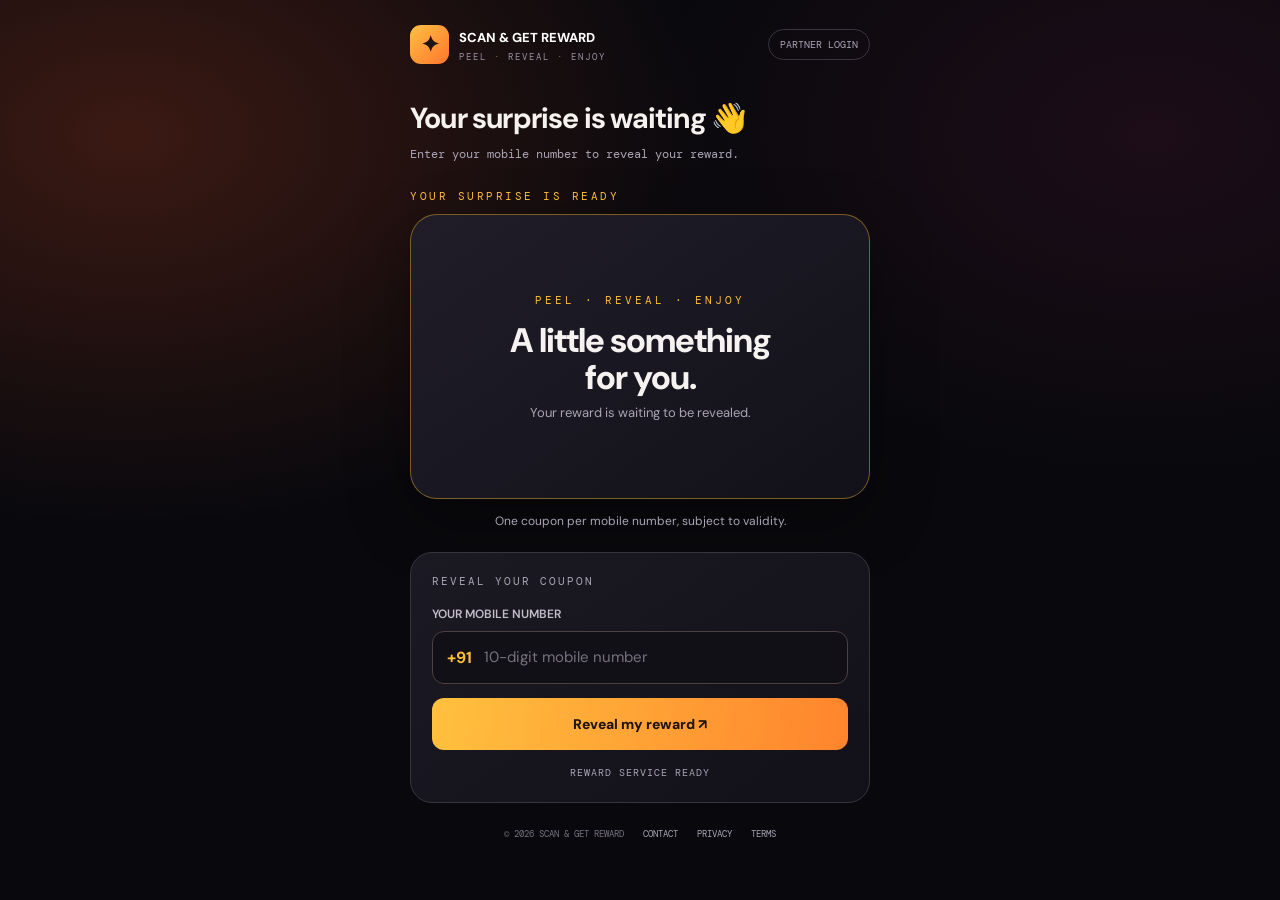
==== commit 8f88d14d: "Update index.html" ====
--- a/index.html
+++ b/index.html
@@ -1,33 +1,322 @@
-<!doctype html>
+
+<!DOCTYPE html>
 <html lang="en">
 <head>
-  <meta charset="utf-8"><meta name="viewport" content="width=device-width,initial-scale=1">
-  <meta name="theme-color" content="#090909"><meta name="description" content="Peel. Reveal. Enjoy. Discover exclusive local rewards from your favourite places with SCAN & GET REWARD.">
-  <title>SCAN & GET REWARD — Peel. Reveal. Enjoy.</title>
-  <link rel="preconnect" href="https://fonts.googleapis.com"><link rel="preconnect" href="https://fonts.gstatic.com" crossorigin>
-  <link href="https://fonts.googleapis.com/css2?family=DM+Sans:wght@400;500;600;700;800&family=Manrope:wght@400;500;600;700;800&display=swap" rel="stylesheet">
-  <link rel="stylesheet" href="styles.css">
+  <meta charset="UTF-8">
+  <meta name="viewport" content="width=device-width, initial-scale=1">
+  <meta name="theme-color" content="#09090d">
+  <meta name="description" content="SCAN & GET REWARD - Peel. Reveal. Enjoy.">
+  <title>SCAN & GET REWARD</title>
+
+  <link rel="preconnect" href="https://fonts.googleapis.com">
+  <link rel="preconnect" href="https://fonts.gstatic.com" crossorigin>
+  <link href="https://fonts.googleapis.com/css2?family=DM+Mono:wght@400;500&family=DM+Sans:wght@400;500;600;700;800&display=swap" rel="stylesheet">
+
+  <style>
+    * { box-sizing: border-box; }
+
+    body {
+      margin: 0;
+      min-height: 100vh;
+      padding: 25px 16px;
+      color: #f5f2f0;
+      font-family: "DM Sans", sans-serif;
+      background:
+        radial-gradient(ellipse at 10% 15%, rgba(128,48,27,.42), transparent 36%),
+        radial-gradient(ellipse at 90% 15%, rgba(92,25,58,.23), transparent 31%),
+        #09090d;
+    }
+
+    .page { max-width: 460px; margin: auto; }
+
+    .topbar {
+      display: flex;
+      justify-content: space-between;
+      align-items: center;
+      margin-bottom: 35px;
+    }
+
+    .brand {
+      display: flex;
+      align-items: center;
+      gap: 10px;
+      color: white;
+      text-decoration: none;
+    }
+
+    .brand-mark {
+      width: 39px;
+      height: 39px;
+      display: grid;
+      place-items: center;
+      border-radius: 11px;
+      color: #20120c;
+      background: linear-gradient(135deg,#ffc044,#ff762c);
+      font-size: 22px;
+      font-weight: 800;
+    }
+
+    .brand-name { font-size: 13px; font-weight: 800; }
+
+    .tagline {
+      display: block;
+      margin-top: 4px;
+      color: #9993a5;
+      font: 9px "DM Mono", monospace;
+      letter-spacing: 2px;
+    }
+
+    .partner-link {
+      color: #aaa4b6;
+      border: 1px solid #39333e;
+      padding: 8px 11px;
+      border-radius: 20px;
+      text-decoration: none;
+      font: 10px "DM Mono", monospace;
+    }
+
+    .welcome { margin-bottom: 24px; }
+
+    .welcome h1 {
+      margin: 0 0 7px;
+      font-size: 29px;
+      letter-spacing: -.8px;
+    }
+
+    .welcome p {
+      color: #aaa4b6;
+      font: 12px/1.7 "DM Mono", monospace;
+      margin: 0;
+    }
+
+    .section-label {
+      color: #ffbd36;
+      margin: 25px 0 11px;
+      font: 11px "DM Mono", monospace;
+      letter-spacing: 2.5px;
+    }
+
+    .reward-card {
+      min-height: 285px;
+      padding: 35px 20px;
+      border: 1px solid rgba(255,185,48,.43);
+      border-radius: 27px;
+      background: linear-gradient(145deg,#201d29,#121119);
+      display: flex;
+      flex-direction: column;
+      justify-content: center;
+      align-items: center;
+      text-align: center;
+      box-shadow: 0 22px 65px #0005;
+    }
+
+    .overline {
+      color: #ffbd36;
+      font: 11px "DM Mono", monospace;
+      letter-spacing: 3px;
+    }
+
+    .reward-title {
+      margin: 15px 0 7px;
+      font-size: 34px;
+      line-height: 1.1;
+      font-weight: 800;
+      letter-spacing: -1px;
+    }
+
+    .reward-subtitle {
+      color: #aaa4b6;
+      font-size: 13px;
+    }
+
+    .reward-caption {
+      color: #aaa4b6;
+      text-align: center;
+      font-size: 12px;
+      line-height: 1.6;
+      margin: 13px 0 0;
+    }
+
+    .coupon-panel {
+      margin-top: 20px;
+      padding: 21px;
+      border: 1px solid #39333f;
+      border-radius: 22px;
+      background: linear-gradient(145deg,#1b1a23,#121119);
+    }
+
+    .panel-title {
+      color: #aaa4b6;
+      font: 11px "DM Mono", monospace;
+      letter-spacing: 2px;
+      margin: 0 0 18px;
+    }
+
+    .coupon-form label {
+      display: block;
+      color: #c4bdcc;
+      font-size: 12px;
+      font-weight: 600;
+      margin-bottom: 9px;
+    }
+
+    .phone-input {
+      display: flex;
+      align-items: center;
+      gap: 10px;
+      height: 53px;
+      padding: 0 14px;
+      border: 1px solid #4a4140;
+      border-radius: 12px;
+      background: #111017;
+    }
+
+    .phone-input span {
+      color: #ffbd36;
+      font-weight: 700;
+    }
+
+    .phone-input input {
+      width: 100%;
+      color: white;
+      background: transparent;
+      border: 0;
+      outline: 0;
+      font: 15px "DM Sans", sans-serif;
+    }
+
+    .phone-input input::placeholder { color: #77717e; }
+
+    .primary-button {
+      width: 100%;
+      min-height: 52px;
+      margin-top: 14px;
+      border: 0;
+      border-radius: 12px;
+      color: #20120c;
+      background: linear-gradient(100deg,#ffc13e,#ff842d);
+      font: 800 14px "DM Sans",sans-serif;
+      cursor: pointer;
+    }
+
+    .primary-button:disabled { opacity: .6; cursor: wait; }
+
+    .api-status {
+      margin-top: 15px;
+      color: #aaa4b6;
+      font: 10px/1.6 "DM Mono",monospace;
+      letter-spacing: 1px;
+      text-align: center;
+    }
+
+    #revealMessage:empty { display: none; }
+
+    #revealMessage {
+      margin-top: 17px;
+      color: #c5bdca;
+      font-size: 13px;
+      line-height: 1.6;
+    }
+
+    .footer {
+      display: flex;
+      justify-content: center;
+      flex-wrap: wrap;
+      gap: 13px 19px;
+      margin-top: 25px;
+      color: #77717f;
+      font: 9px "DM Mono",monospace;
+    }
+
+    .footer a { color: #aaa4b6; text-decoration: none; }
+
+    @media(max-width:380px) {
+      body { padding: 20px 12px; }
+      .coupon-panel { padding: 16px; }
+      .reward-card { min-height: 255px; }
+    }
+  </style>
 </head>
+
 <body>
-  <div class="announcement">A little surprise is closer than you think <span>✦</span> Scan. Reveal. Repeat.</div>
-  <header class="site-header" id="top">
-    <a class="brand" href="#top" aria-label="Scan and Get Reward home"><span class="brand-mark">S<span>&</span>R</span><span class="brand-name">SCAN <i>&</i> GET<br>REWARD</span></a>
-    <button class="menu-toggle" id="menuToggle" aria-label="Open navigation" aria-expanded="false"><span></span><span></span></button>
-    <nav class="main-nav" id="mainNav"><a href="#how">How it works</a><a href="#partners">Our partners</a><a href="#about">About</a><a class="nav-cta" href="#reveal">Get your reward <span>↗</span></a><a class="admin-link" href="admin.html">Partner login</a></nav>
-  </header>
-  <main>
-    <section class="hero section-pad">
-      <div class="hero-copy"><div class="eyebrow"><span class="eyebrow-line"></span> THE JOY OF DISCOVERY</div><h1>Something Special<br>Is <em>Waiting</em> For You<span class="gold-dot">.</span></h1><p class="hero-lede">Peel the sticker. Reveal your surprise. Enjoy exclusive rewards from your favourite places.</p><div class="hero-actions"><a class="button button-gold" href="#reveal">Discover your reward <span>↗</span></a><a class="button button-ghost" href="#how">How it works <span>↓</span></a></div><div class="hero-proof"><div class="proof-avatars"><b>✦</b><b>✧</b><b>✳</b></div><span>A new way to discover local favourites.</span></div></div>
-      <div class="hero-art" aria-label="Illustration of a peel and reveal reward card"><div class="orbit orbit-one"></div><div class="orbit orbit-two"></div><div class="floating-note note-top">YOUR NEXT FAVOURITE<br><strong>IS ONE SCAN AWAY</strong></div><div class="reward-card"><div class="card-top"><span>SCAN & GET REWARD</span><span>№ 001</span></div><div class="card-star">✳</div><div class="card-middle"><small>A LITTLE SOMETHING FOR YOU</small><strong>GOOD<br>THINGS<br><i>INSIDE.</i></strong></div><div class="peel-corner"><span>PEEL<br>HERE ↗</span></div><div class="card-bottom"><span>PEEL. REVEAL. ENJOY.</span><span>✦</span></div></div><div class="floating-note note-bottom"><span class="tiny-spark">✦</span> A SURPRISE<br><strong>MADE FOR YOU</strong></div><div class="hero-glow"></div></div>
-      <div class="hero-bottomline"><span>01 / DISCOVER</span><span>MADE FOR EVERYDAY MOMENTS</span><span>INDIA <b>✦</b></span></div>
+  <main class="page">
+
+    <header class="topbar">
+      <a class="brand" href="index.html">
+        <span class="brand-mark">✦</span>
+        <span>
+          <span class="brand-name">SCAN & GET REWARD</span>
+          <span class="tagline">PEEL · REVEAL · ENJOY</span>
+        </span>
+      </a>
+      <a class="partner-link" href="admin.html">PARTNER LOGIN</a>
+    </header>
+
+    <section class="welcome">
+      <h1>Your surprise is waiting 👋</h1>
+      <p>Enter your mobile number to reveal your reward.</p>
     </section>
-    <section class="ticker" aria-label="Brand tagline"><div>PEEL <b>✦</b> REVEAL <b>✦</b> ENJOY <b>✦</b> DISCOVER SOMETHING GOOD <b>✦</b> PEEL <b>✦</b> REVEAL <b>✦</b> ENJOY <b>✦</b></div></section>
-    <section class="intro section-pad" id="about"><div class="section-index">01 — A NEW KIND OF DISCOVERY</div><div class="intro-grid"><h2>Offline moments.<br><em>Online rewards.</em></h2><div><p class="intro-text">The best surprises don't need an app hunt. They're waiting at the places you already love. Find a Peel & Reveal board, scan its QR code and unlock a little extra joy.</p><a class="text-link" href="#how">Discover the experience <span>↗</span></a></div></div></section>
-    <section class="how-section section-pad" id="how"><div class="section-heading"><div><div class="section-index">02 — FOUR SIMPLE STEPS</div><h2>Easy as <em>one, two, peel.</em></h2></div><p>Your next little win is just a few moments away.</p></div><div class="steps-grid"><article class="step"><div class="step-number">01 <span>✦</span></div><div class="step-visual board-visual"><div class="mini-board"><span>PEEL & REVEAL</span><b>YOUR<br>SURPRISE<br>AWAITS.</b><small>FIND A BOARD</small></div></div><h3>Find a board</h3><p>Spot a Peel & Reveal board at a participating place.</p></article><article class="step"><div class="step-number">02 <span>✦</span></div><div class="step-visual scan-visual"><div class="scan-frame"><i></i><i></i><i></i><i></i><div class="qr-pattern">▦</div></div></div><h3>Scan the QR</h3><p>Scan the code on the board to open your reward page.</p></article><article class="step"><div class="step-number">03 <span>✦</span></div><div class="step-visual phone-visual"><div class="mini-phone"><div class="phone-speaker"></div><span>YOUR NUMBER</span><b>+91 ••••• ••••</b><div class="phone-line"></div><small>CONTINUE ↗</small></div></div><h3>Enter your number</h3><p>Enter your mobile number to receive your reward coupon.</p></article><article class="step"><div class="step-number">04 <span>✦</span></div><div class="step-visual gift-visual"><div class="gift-box"><span>✳</span><b>REVEAL<br>THE GOOD</b></div><div class="gift-spark">✦</div></div><h3>Reveal & enjoy</h3><p>Unlock your unique coupon and enjoy your reward.</p></article></div></section>
-    <section class="reveal-section section-pad" id="reveal"><div class="reveal-copy"><div class="section-index">03 — YOUR MOMENT OF SURPRISE</div><h2>Ready to reveal<br><em>something good?</em></h2><p>Enter the reward experience with your mobile number. Enter your mobile number to receive your coupon from our live reward system.</p><div class="secure-points"><span>✦ One reward per eligible number</span><span>✦ Unique coupon, verified securely</span><span>✦ Easy to share and redeem</span></div></div><div class="reveal-panel"><div class="panel-label"><span class="live-dot"></span> THE REVEAL ROOM</div><div class="reveal-inner"><div class="reveal-icon">✳</div><h3>Your surprise<br>is waiting.</h3><p id="revealMessage">The secure coupon service will be connected here. No sample or pretend coupon is generated.</p><form id="couponForm" class="coupon-form"><label for="mobile">Your mobile number</label><div class="mobile-input"><span>+91</span><input id="mobile" name="mobile" type="tel" inputmode="numeric" autocomplete="tel-national" maxlength="10" placeholder="10-digit number" required></div><button class="button button-gold full" type="submit" id="revealButton">Continue securely <span>↗</span></button></form><div class="api-status" id="apiStatus" role="status" aria-live="polite">REWARD SERVICE NOT CONNECTED</div></div><div class="panel-foot"><span>YOUR NUMBER STAYS PRIVATE</span><span>🔒 SECURE EXPERIENCE</span></div></div></section>
-    <section class="partners-section section-pad" id="partners"><div class="section-heading"><div><div class="section-index">04 — GOOD PLACES. GREAT PERKS.</div><h2>Meet your new<br><em>favourite places.</em></h2></div><p>Discover local businesses bringing a little more joy to your everyday.</p></div><div class="partner-grid"><article class="partner-card"><div class="partner-image partner-one"><span>01 / FOOD & DRINK</span><b>THE<br>GOOD<br>TABLE.</b></div><div class="partner-info"><div><h3>Partner restaurant</h3><p>Restaurant · Add location</p></div><span class="offer-tag">OFFER TBA</span></div><p class="partner-note">Partner offer and redemption instructions will appear here.</p></article><article class="partner-card"><div class="partner-image partner-two"><span>02 / STAY & UNWIND</span><b>STAY A<br>WHILE.</b></div><div class="partner-info"><div><h3>Partner hotel</h3><p>Hotel · Add location</p></div><span class="offer-tag">OFFER TBA</span></div><p class="partner-note">Partner offer and redemption instructions will appear here.</p></article><article class="partner-card"><div class="partner-image partner-three"><span>03 / LOCAL FINDS</span><b>MADE<br>FOR YOU.</b></div><div class="partner-info"><div><h3>Local business</h3><p>Shopping · Add location</p></div><span class="offer-tag">OFFER TBA</span></div><p class="partner-note">Partner offer and redemption instructions will appear here.</p></article></div><p class="demo-note">Partner cards are editable launch placeholders, not confirmed participating businesses.</p></section>
-    <section class="closing-cta section-pad"><div class="closing-star">✳</div><div class="section-index">A LITTLE SURPRISE GOES A LONG WAY</div><h2>Good things happen<br>when you <em>look closer.</em></h2><a class="button button-gold" href="#reveal">Find your reward <span>↗</span></a></section>
+
+    <div class="section-label">YOUR SURPRISE IS READY</div>
+
+    <section class="reward-card">
+      <div class="overline">PEEL · REVEAL · ENJOY</div>
+      <div class="reward-title">A little something<br>for you.</div>
+      <div class="reward-subtitle">Your reward is waiting to be revealed.</div>
+    </section>
+
+    <p class="reward-caption">
+      One coupon per mobile number, subject to validity.
+    </p>
+
+    <section class="coupon-panel">
+      <h2 class="panel-title">REVEAL YOUR COUPON</h2>
+
+      <form id="couponForm" class="coupon-form">
+        <label for="mobile">YOUR MOBILE NUMBER</label>
+
+        <div class="phone-input">
+          <span>+91</span>
+          <input
+            id="mobile"
+            name="mobile"
+            type="tel"
+            inputmode="numeric"
+            autocomplete="tel-national"
+            maxlength="10"
+            placeholder="10-digit mobile number"
+            required
+          >
+        </div>
+
+        <button
+          class="primary-button"
+          type="submit"
+          id="revealButton"
+        >
+          Reveal my reward ↗
+        </button>
+      </form>
+
+      <div
+        class="api-status"
+        id="apiStatus"
+        role="status"
+        aria-live="polite"
+      >REWARD SERVICE READY</div>
+
+      <div id="revealMessage" aria-live="polite"></div>
+    </section>
+
+    <footer class="footer">
+      <span>© <span id="year"></span> SCAN & GET REWARD</span>
+      <a href="contact.html">CONTACT</a>
+      <a href="privacy.html">PRIVACY</a>
+      <a href="terms.html">TERMS</a>
+    </footer>
+
   </main>
-  <footer class="site-footer"><div class="footer-main"><a class="brand footer-brand" href="#top"><span class="brand-mark">S<span>&</span>R</span><span class="brand-name">SCAN <i>&</i> GET<br>REWARD</span></a><div class="footer-tagline">PEEL & REVEAL<br><strong>Peel. Reveal. Enjoy.</strong></div><div class="footer-links"><a href="#about">About us</a><a href="contact.html">Contact</a><a href="privacy.html">Privacy policy</a><a href="terms.html">Terms & conditions</a><a href="admin.html">Partner login</a></div></div><div class="footer-bottom"><span>© <span id="year"></span> SCAN & GET REWARD. ALL RIGHTS RESERVED.</span><span>POWERED BY <b>THE CONTENT FACTORY</b></span><a href="#top">BACK TO TOP ↑</a></div></footer>
+
   <script src="app.js"></script>
-</body></html>
+</body>
+</html>
